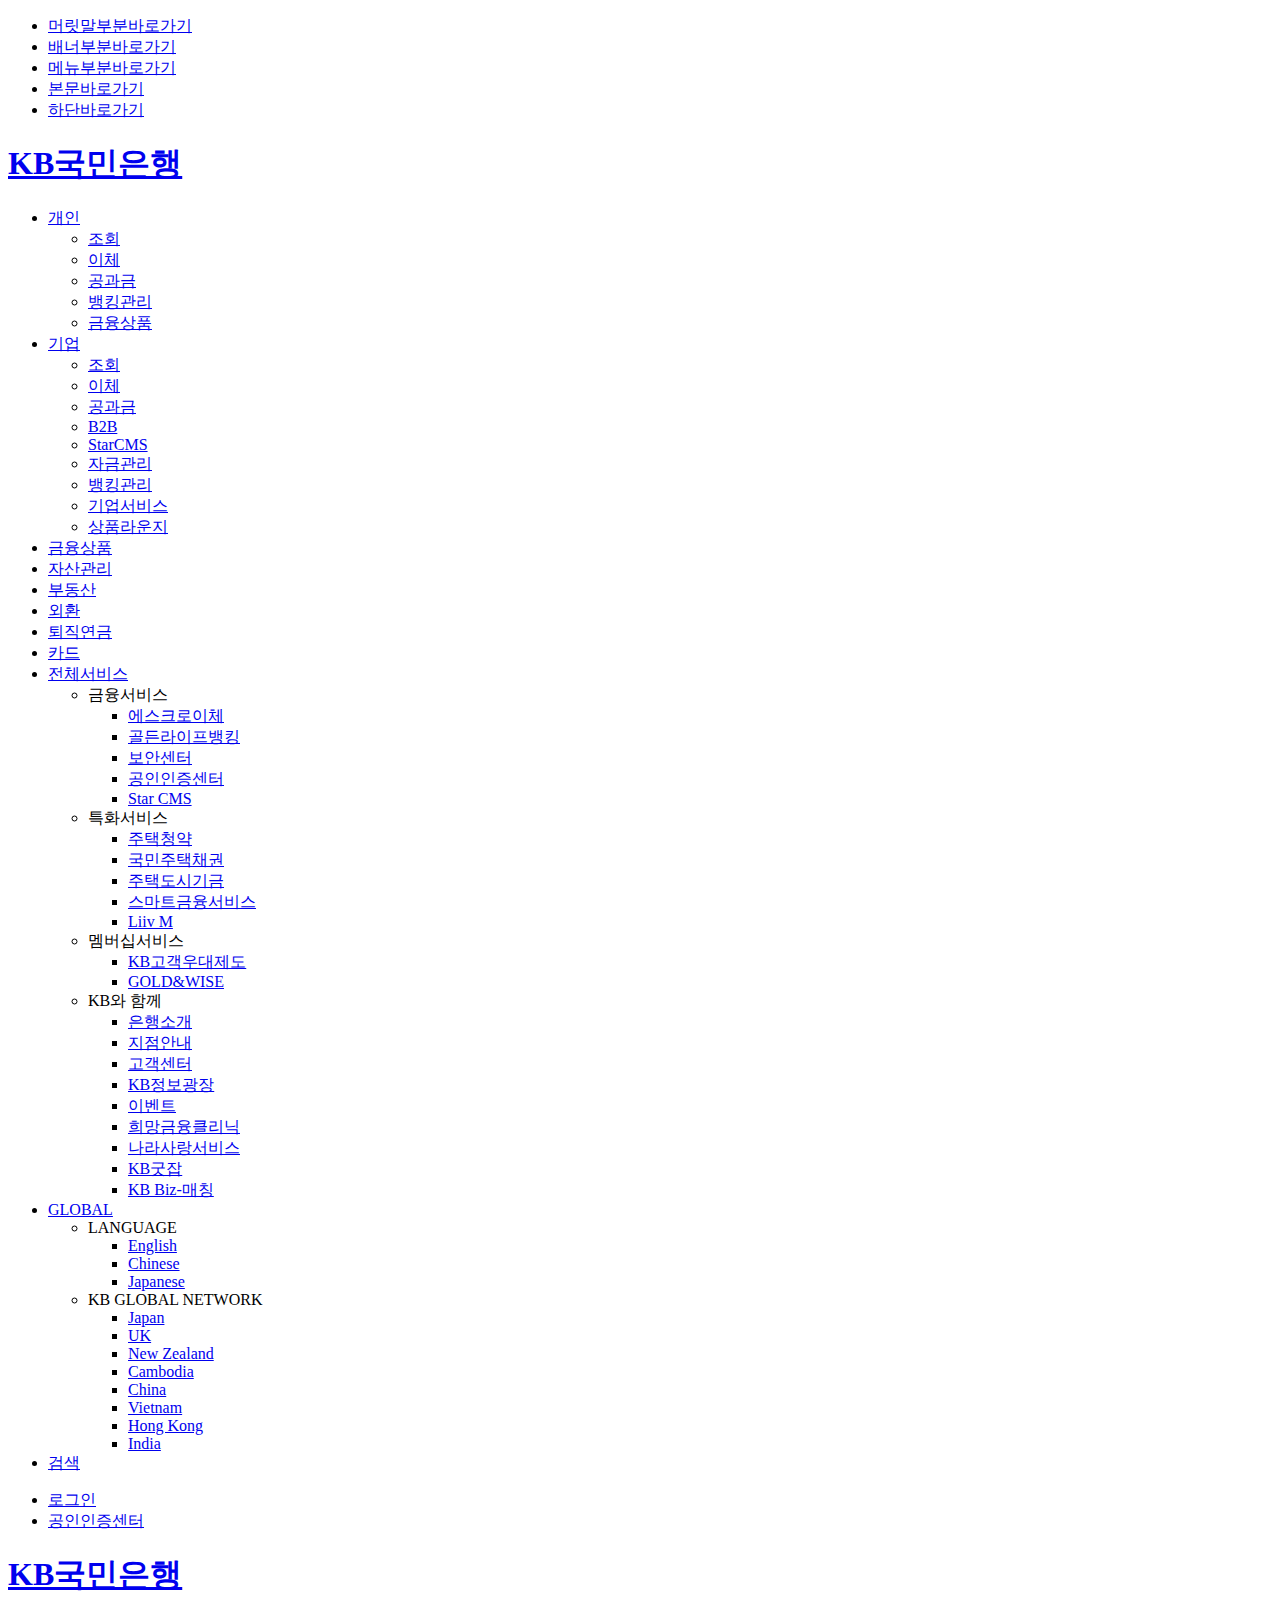
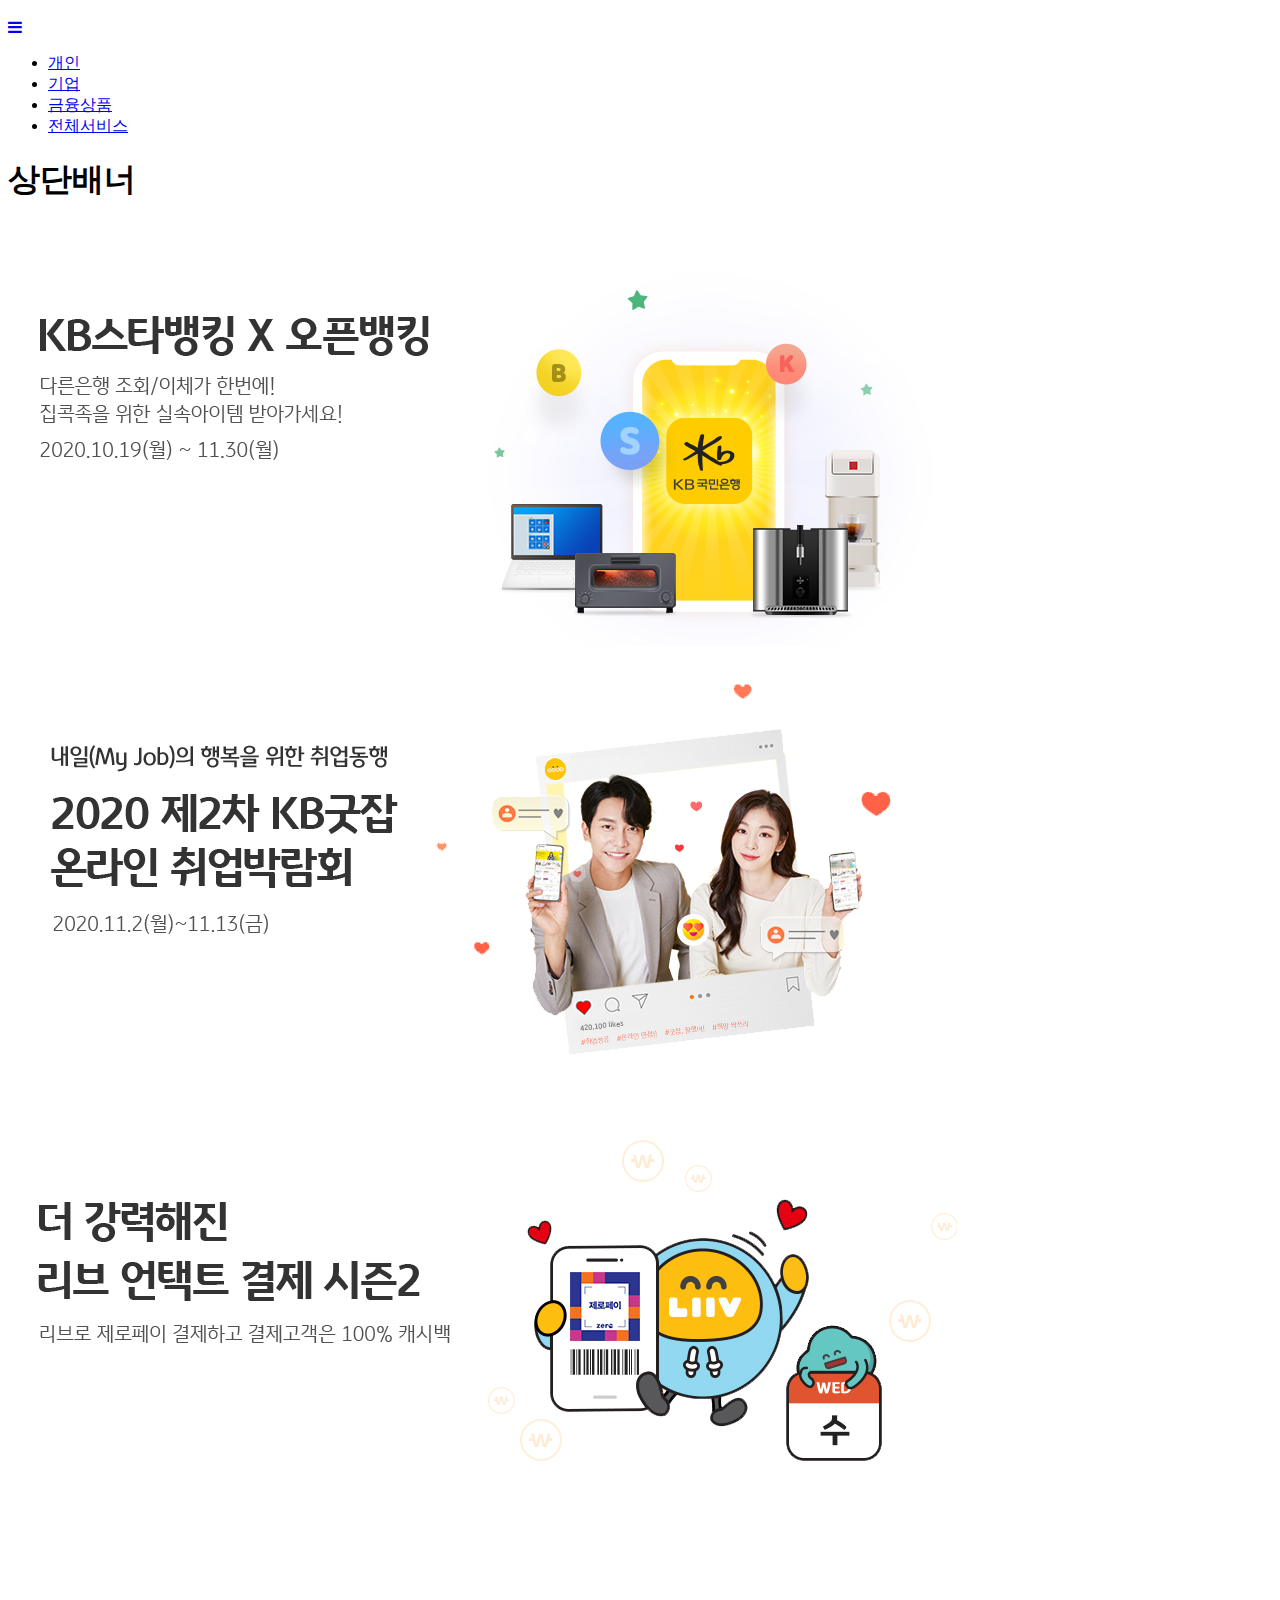
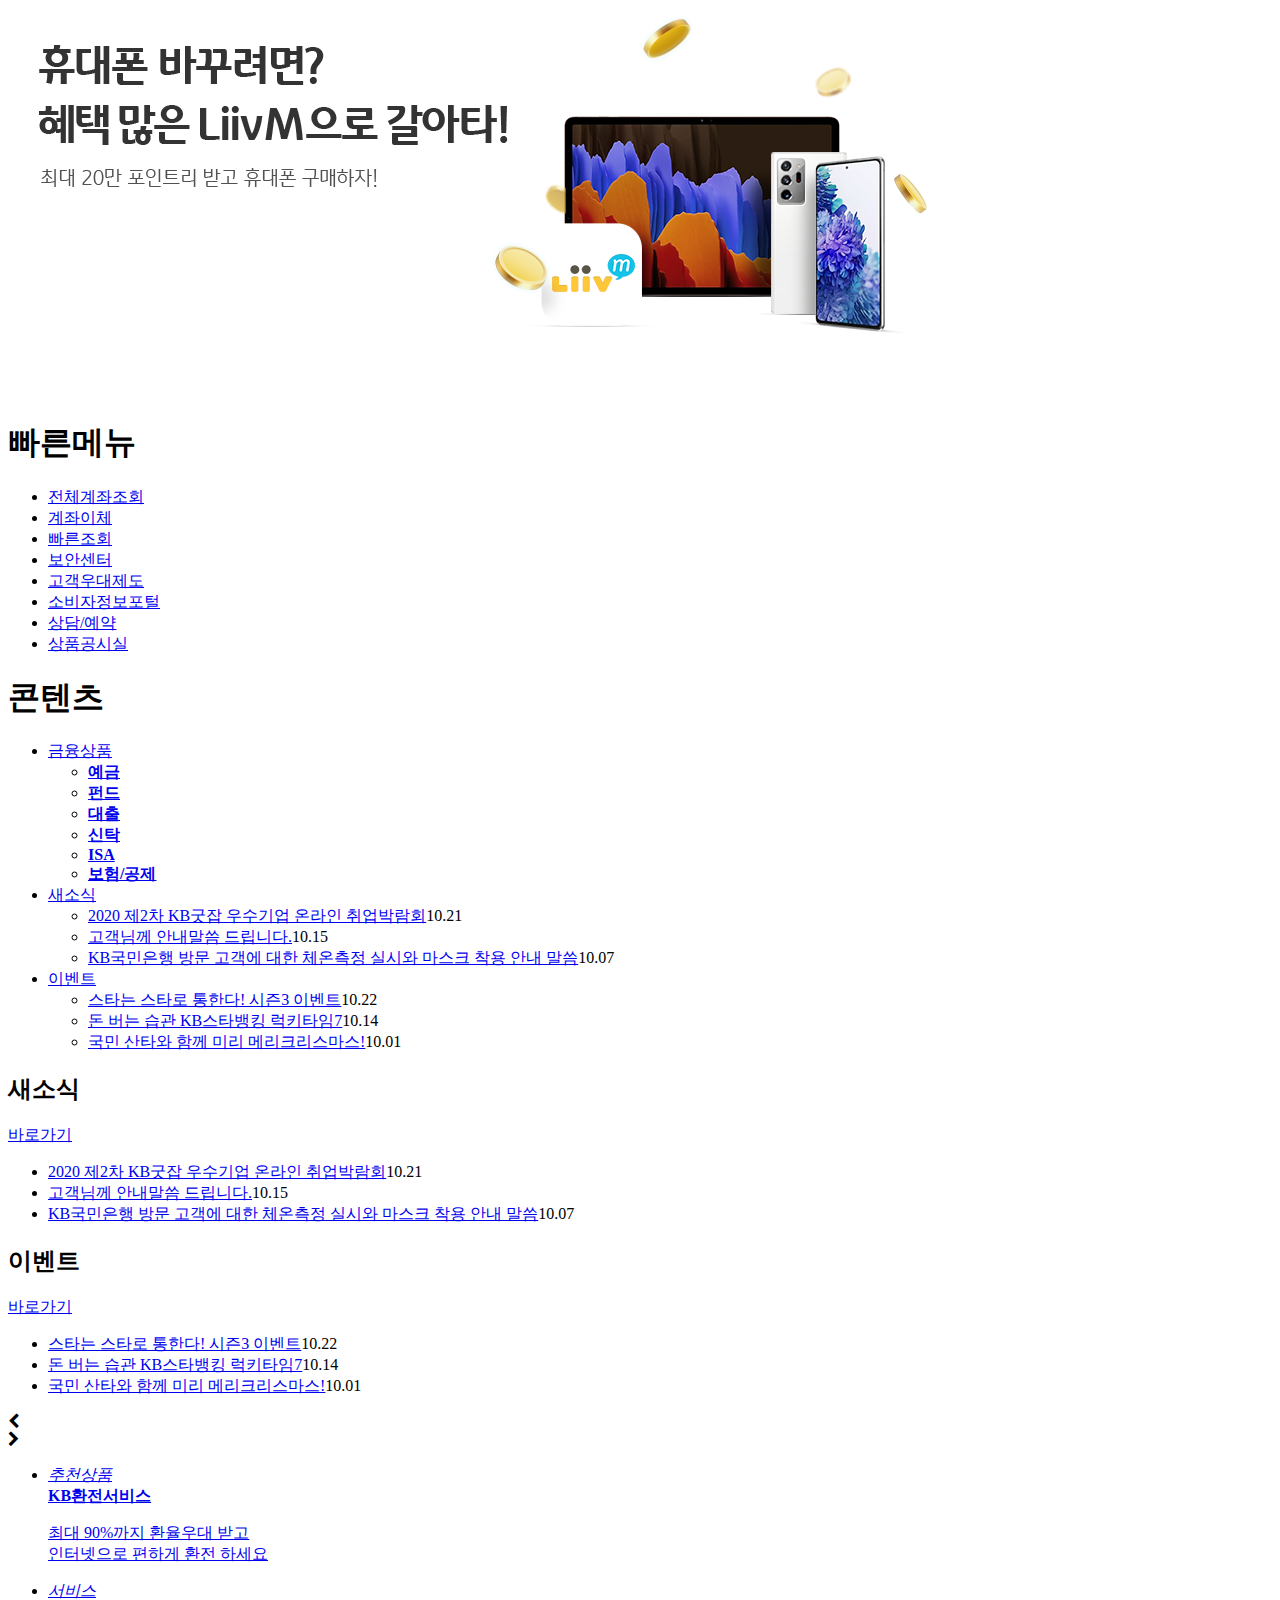
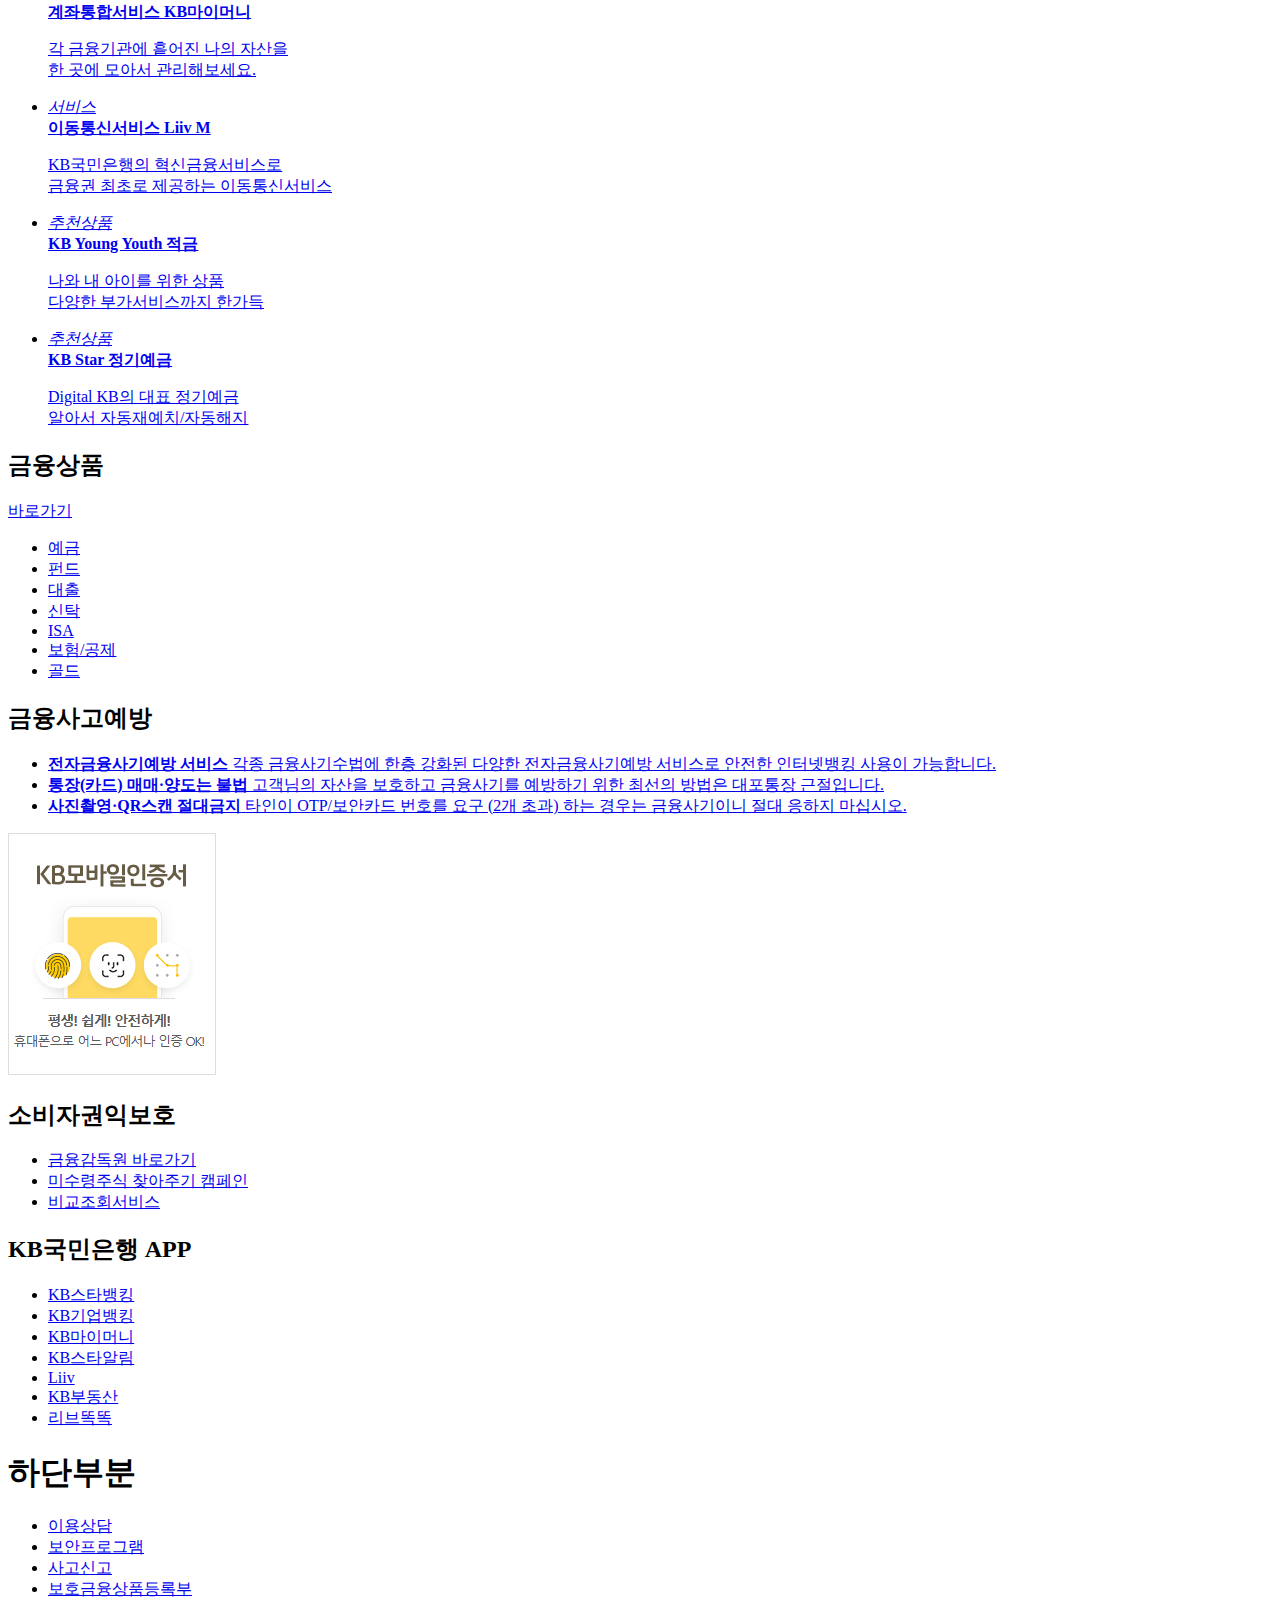
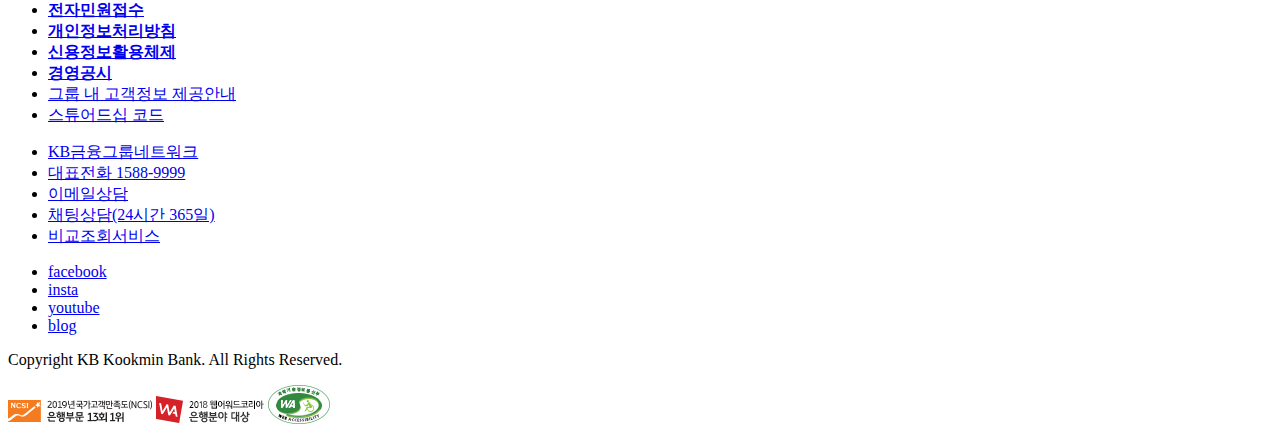
==== kb_bank-master/index.html @ d2e9c566 "숙제" ====
<!doctype html>
<html lang="ko">
<head>
	<meta charset="UTF-8">
	<meta name='Viewport' content='width=device-width, initial-scale=1.0, minimum-scale=1.0, maximum-scale=1.6'>
	<meta name="author" content="seohui">
    <meta name="description" content="KB국민은행">
    <meta name="keywords" content="KB국민은행에 오신것을 환영합니다.">
	<meta name="robots" content="index,follow">
	<title>KB국민은행</title>
	<link rel="stylesheet" href="css/.css"/>
	<link rel="stylesheet" href="https://cdnjs.cloudflare.com/ajax/libs/font-awesome/4.7.0/css/font-awesome.min.css">
	
	
</head>
<body>
	<ul id="skip">
		<li><a href="#header">머릿말부분바로가기</a></li>
		<li><a href="#bxslider">배너부분바로가기</a></li>
		<li><a href="#nav">메뉴부분바로가기</a></li>
		<li><a href="#contents">본문바로가기</a></li>
		<li><a href="#footer">하단바로가기</a></li>
	</ul>
	<div id="wrap">
		<div id="header">
			<div class="container">
				<div class="gnb">
					<h1 class="logo ir_pm"><a href="index.html">KB국민은행</a></h1>
					<ul class="gnb_menu">
						<li><a href="#">개인</a>
							<ul class="drop">
								<li class="drop_list"><a href="#">조회</a></li>
								<li class="drop_list"><a href="#">이체</a></li>
								<li class="drop_list"><a href="#">공과금</a></li>
								<li class="drop_list"><a href="#">뱅킹관리</a></li>
								<li class="drop_list"><a href="#">금융상품</a></li>
							</ul>
						</li>
						<li><a href="#">기업</a>
							<ul class="drop">
								<li class="drop_list"><a href="#">조회</a></li>
								<li class="drop_list"><a href="#">이체</a></li>
								<li class="drop_list"><a href="#">공과금</a></li>
								<li class="drop_list"><a href="#">B2B</a></li>
								<li class="drop_list"><a href="#">StarCMS</a></li>
								<li class="drop_list"><a href="#">자금관리</a></li>
								<li class="drop_list"><a href="#">뱅킹관리</a></li>
								<li class="drop_list"><a href="#">기업서비스</a></li>
								<li class="drop_list"><a href="#">상품라운지</a></li>
							</ul>
						</li>
						<li class="m_border"><a href="#">금융상품</a></li>
						<li class="m_border"><a href="#">자산관리</a></li>
						<li><a href="#">부동산</a></li>
						<li><a href="#">외환</a></li>
						<li><a href="#">퇴직연금</a></li>
						<li><a href="#">카드</a></li>
						<li class="m_border"><a href="#">전체서비스</a>
							<ul class="drop all_menu">
								<li><span>금융서비스</span>
									<ul>
										<li><a href="#">에스크로이체</a></li>
										<li><a href="#">골든라이프뱅킹</a></li>
										<li><a href="#">보안센터</a></li>
										<li><a href="#">공인인증센터</a></li>
										<li><a href="#">Star CMS</a></li>
									</ul>
								</li>
								<li><span>특화서비스</span>
									<ul>
										<li><a href="#">주택청약</a></li>
										<li><a href="#">국민주택채권</a></li>
										<li><a href="#">주택도시기금</a></li>
										<li><a href="#">스마트금융서비스</a></li>
										<li><a href="#">Liiv M</a></li>
									</ul>
								</li>
								<li><span>멤버십서비스</span>
									<ul>
										<li><a href="#">KB고객우대제도</a></li>
										<li><a href="#">GOLD&amp;WISE</a></li>
									</ul>
								</li>
								<li><span>KB와 함께</span>
									<ul>
										<li><a href="#">은행소개</a></li>
										<li><a href="#">지점안내</a></li>
										<li><a href="#">고객센터</a></li>
										<li><a href="#">KB정보광장</a></li>
										<li><a href="#">이벤트</a></li>
										<li><a href="#">희망금융클리닉</a></li>
										<li><a href="#">나라사랑서비스</a></li>
										<li><a href="#">KB굿잡</a></li>
										<li><a href="#">KB Biz-매칭</a></li>
									</ul>
								</li>
							</ul>
						</li>
						<li><a href="#">GLOBAL</a>
							<ul class="drop global_menu">
								<li class="lang"><span>LANGUAGE</span>
									<ul>
										<li class="en"><a href="#">English</a></li>
										<li class="ch"><a href="#">Chinese</a></li>
										<li class="ja"><a href="#">Japanese</a></li>
									</ul>
								</li>
								<li class="nation"><span>KB GLOBAL NETWORK</span>
									<ul>
										<li class="ja"><a href="#">Japan</a></li>
										<li class="uk"><a href="#">UK</a></li>
										<li class="nz"><a href="#">New Zealand</a></li>
										<li class="camb"><a href="#">Cambodia</a></li>
										<li class="ch"><a href="#">China</a></li>
										<li class="viet"><a href="#">Vietnam</a></li>
										<li class="hk"><a href="#">Hong Kong</a></li>
										<li class="india"><a href="#">India</a></li>
									</ul>
								</li>
							</ul>
						</li>
						<li class="search_btn"><a href="#" class="ir_pm">검색</a></li>
					</ul>
					<ul class="gnb_cert">
						<li class="login_btn"><a href="#">로그인</a></li>
						<li><a href="#">공인인증센터</a></li>
					</ul>
				</div>
				<div class="mobile">
					<h1><a href="index.html" class="m_logo ir_pm">KB국민은행</a></h1>
					<a href="#" class="m_menu_btn"><i class="fa fa-bars"></i></a>
					<ul class="m_menu">
						<li><a href="#">개인</a></li>
						<li><a href="#">기업</a></li>
						<li><a href="#">금융상품</a></li>
						<li><a href="#">전체서비스</a></li>
					</ul>
				</div>
			</div>
		</div>
		<div id="bxslider">
			<div class="container">
				<h1 class="ir_so">상단배너</h1>
				<div class="banner_wrap bxslider">
					<div><a href="#"><img src="images/banner_bg1.png" alt="banner_bg1"/></a></div>
					<div><a href="#"><img src="images/banner_bg2.png" alt="banner_bg2"/></a></div>
					<div><a href="#"><img src="images/banner_bg3.png" alt="banner_bg3"/></a></div>
					<div><a href="#"><img src="images/banner_bg4.png" alt="banner_bg4"/></a></div>
				</div>
			</div>
		</div>
		<div id="nav">
			<div class="container1">
				<h1 class="ir_so">빠른메뉴</h1>
				<div class="nav_wrap">
					<ul>
						<li class="bg_y"><a href="#">전체계좌조회</a></li>
						<li class="bg_y"><a href="#">계좌이체</a></li>
						<li class="bg_y"><a href="#">빠른조회</a></li>
						<li class="bg_w border_n"><a href="#">보안센터</a></li>
						<li class="bg_w"><a href="#">고객우대제도</a></li>
						<li class="bg_w"><a href="#">소비자정보포털</a></li>
						<li class="bg_w"><a href="#">상담/예약</a></li>
						<li class="bg_w"><a href="#">상품공시실</a></li>
					</ul>
				</div>
			</div>
		</div>
		<div id="contents">
			<h1 class="ir_so">콘텐츠</h1>
			<div class="content_m"> <!-- 모바일 -->
				<ul>
					<li class="on"><a href="#">금융상품</a>
						<ul class="m_product">
							<li><a href="#" class="m_ico1"><strong>예금</strong></a></li>
							<li><a href="#" class="m_ico2"><strong>펀드</strong></a></li>
							<li><a href="#" class="m_ico3"><strong>대출</strong></a></li>
							<li><a href="#" class="m_ico4"><strong>신탁</strong></a></li>
							<li><a href="#" class="m_ico5"><strong>ISA</strong></a></li>
							<li><a href="#" class="m_ico6"><strong>보험/공제</strong></a></li>
						</ul>
					</li>
					<li><a href="#">새소식</a>
						<ul class="m_news">
							<li><a href="#">2020 제2차 KB굿잡 우수기업 온라인 취업박람회</a><span>10.21</span></li>
							<li><a href="#">고객님께 안내말씀 드립니다.</a><span>10.15</span></li>
							<li><a href="#">KB국민은행 방문 고객에 대한 체온측정 실시와 마스크 착용 안내 말씀</a><span>10.07</span></li>
						</ul>
					</li>
					<li><a href="#">이벤트</a>
						<ul class="m_event">
							<li class="padding_n"><a href="#">스타는 스타로 통한다! 시즌3 이벤트</a><span>10.22</span></li>
							<li><a href="#">돈 버는 습관 KB스타뱅킹 럭키타임7</a><span>10.14</span></li>
							<li><a href="#">국민 산타와 함께 미리 메리크리스마스!</a><span>10.01</span></li>
						</ul>
					</li>
				</ul>
			</div>
			<div class="content1_wrap">
				<div class="container cf">
					<div class="content1_news">
						<div class="news_tit">
							<h2>새소식</h2>
							<a href="#">바로가기</a>
						</div>
						<ul>
							<li class="padding_n"><a href="#">2020 제2차 KB굿잡 우수기업 온라인 취업박람회</a><span>10.21</span></li>
							<li><a href="#">고객님께 안내말씀 드립니다.</a><span>10.15</span></li>
							<li><a href="#">KB국민은행 방문 고객에 대한 체온측정 실시와 마스크 착용 안내 말씀</a><span>10.07</span></li>
						</ul>
						
					</div>
					<div class="content1_event">
						<div class="event_tit">
							<h2>이벤트</h2>
							<a href="#">바로가기</a>
						</div>
						<ul>
							<li class="padding_n"><a href="#">스타는 스타로 통한다! 시즌3 이벤트</a><span>10.22</span></li>
							<li><a href="#">돈 버는 습관 KB스타뱅킹 럭키타임7</a><span>10.14</span></li>
							<li><a href="#">국민 산타와 함께 미리 메리크리스마스!</a><span>10.01</span></li>
						</ul>
					</div>
				</div>
			</div>
			<div class="content2_wrap">
				<div class="container2">
					<div class="container">
						<div class="banner_btn">
							<div class="banner_left_btn"><i class="fa fa-chevron-left"></i></div>
							<div class="banner_right_btn"><i class="fa fa-chevron-right"></i></div>
						</div>
					</div>
					<div class="banner_area">
						<ul class="area">
							<li class="slider_1">
								<a href="#">
									<span><em>추천상품</em></span>
									<div class="slider_txt">
										<strong>KB환전서비스</strong>
										<p>최대 90%까지 환율우대 받고 <br/>인터넷으로 편하게 환전 하세요</p>
									</div>
								</a>
							</li>
							<li class="slider_2">
								<a href="#">
									<span><em>서비스</em></span>
									<div class="slider_txt">
										<strong>계좌통합서비스 KB마이머니</strong>
										<p>각 금융기관에 흩어진 나의 자산을 <br/>한 곳에 모아서 관리해보세요.</p>
									</div>
								</a>
							</li>
							<li class="slider_3">
								<a href="#">
									<span><em>서비스</em></span>
									<div class="slider_txt">
										<strong>이동통신서비스 Liiv M</strong>
										<p>KB국민은행의 혁신금융서비스로 <br/>금융권 최초로 제공하는 이동통신서비스</p>
									</div>
								</a>
							</li>
							<li class="slider_4">
								<a href="#">
									<span><em>추천상품</em></span>
									<div class="slider_txt">
										<strong>KB Young Youth 적금</strong>
										<p>나와 내 아이를 위한 상품 <br/>다양한 부가서비스까지 한가득</p>
									</div>
								</a>
							</li>
							<li class="slider_5">
								<a href="#">
									<span><em>추천상품</em></span>
									<div class="slider_txt">
										<strong>KB Star 정기예금</strong>
										<p>Digital KB의 대표 정기예금 <br/>알아서 자동재예치/자동해지</p>
									</div>
								</a>
							</li>
						</ul>
					</div>
				</div>
			</div> 
			<div class="content3_wrap">
				<div class="container">
					<div class="fin_tit">
						<h2>금융상품</h2>
						<a href="#">바로가기</a>
					</div>
					<ul>
						<li><a href="#" class="ico1">예금</a></li>
						<li><a href="#" class="ico2">펀드</a></li>
						<li><a href="#" class="ico3">대출</a></li>
						<li><a href="#" class="ico4">신탁</a></li>
						<li><a href="#" class="ico5">ISA</a></li>
						<li><a href="#" class="ico6">보험/공제</a></li>
						<li><a href="#" class="ico7">골드</a></li>
					</ul>
				</div>
			</div>
			<div class="content4_wrap">
				<div class="container cf">
					<div class="content4_prvt">
						<h2>금융사고예방</h2>
						<ul>
							<li>
								<a href="#">
									<strong>전자금융사기예방 서비스</strong>
									<span>각종 금융사기수법에 한층 강화된 다양한 전자금융사기예방 서비스로 안전한 인터넷뱅킹 사용이 가능합니다.</span>
								</a>
							</li>
							<li>
								<a href="#">
									<strong>통장(카드) 매매&middot;양도는 불법</strong>
									<span>고객님의 자산을 보호하고 금융사기를 예방하기 위한 최선의 방법은 대포통장 근절입니다.</span>
								</a>
							</li>
							<li>
								<a href="#">
									<strong>사진촬영&middot;QR스캔 절대금지</strong>
									<span>타인이 OTP/보안카드 번호를 요구 (2개 초과) 하는 경우는 금융사기이니 절대 응하지 마십시오.</span>
								</a>
							</li>
						</ul>
					</div>
					<div class="mobile_cert">
						<a href="#"><img src="images/certi.jpg" alt="certification"/></a>
					</div>
					<div class="content4_prtc">
						<h2>소비자권익보호</h2>
						<ul>
							<li><a href="#">금융감독원 바로가기</a></li>
							<li><a href="#">미수령주식 찾아주기 캠페인</a></li>
							<li><a href="#">비교조회서비스</a></li>
						</ul>
					</div>
				</div>
			</div>
			<div class="content5_wrap">
				<div class="container">
					<h2>KB국민은행 APP</h2>
					<ul>
						<li><a href="#" class="app1">KB스타뱅킹</a></li>
						<li><a href="#" class="app2">KB기업뱅킹</a></li>
						<li><a href="#" class="app3">KB마이머니</a></li>
						<li><a href="#" class="app4">KB스타알림</a></li>
						<li><a href="#" class="app5">Liiv</a></li>
						<li><a href="#" class="app6">KB부동산</a></li>
						<li><a href="#" class="app7">리브똑똑</a></li>
					</ul>
				</div>
			</div>
		</div>
		<div id="footer">
			<div class="container">
				<h1 class="ir_so">하단부분</h1>
				<div class="basic_info">
					<ul>
						<li><a href="#" class="first_info">이용상담</a></li>
						<li><a href="#">보안프로그램</a></li>
						<li><a href="#">사고신고</a></li>
						<li><a href="#">보호금융상품등록부</a></li>
						<li><a href="#"><strong>전자민원접수</strong></a></li>
						<li><a href="#"><strong>개인정보처리방침</strong></a></li>
						<li><a href="#"><strong>신용정보활용체제</strong></a></li>
						<li><a href="#"><strong>경영공시</strong></a></li>
						<li><a href="#">그룹 내 고객정보 제공안내</a></li>
						<li><a href="#">스튜어드십 코드</a></li>
					</ul>
				</div>
				<div class="short_cut">
					<ul>
						<li class="m_invisible"><a href="#">KB금융그룹네트워크</a></li>
						<li><a href="#">대표전화 1588-9999</a></li>
						<li><a href="#">이메일상담</a></li>
						<li><a href="#">채팅상담(24시간 365일)</a></li>
						<li class="m_invisible"><a href="#">비교조회서비스</a></li>
					</ul>
				</div>
				<div class="sns">
					<ul>
						<li><a href="#" class="facebook ir_pm">facebook</a></li>
						<li><a href="#" class="insta ir_pm">insta</a></li>
						<li><a href="#" class="youtube ir_pm">youtube</a></li>
						<li><a href="#" class="blog ir_pm">blog</a></li>
					</ul>
				</div>
				<div class="f_logo">
					<p class="copyright">Copyright KB Kookmin Bank. All Rights Reserved.</p>
					<img src="images/intro_logo_ncsi_2019.gif" alt="f_logo1"/>
					<a href="#"><img src="images/intro_logo_wa_2018.gif" alt="f_logo2"/></a>
					<a href="#"><img src="images/img_bot_wa.jpg" alt="f_logo3"/></a>
				</div>
				
			</div>
		</div>
	</div>
</body>
</html>
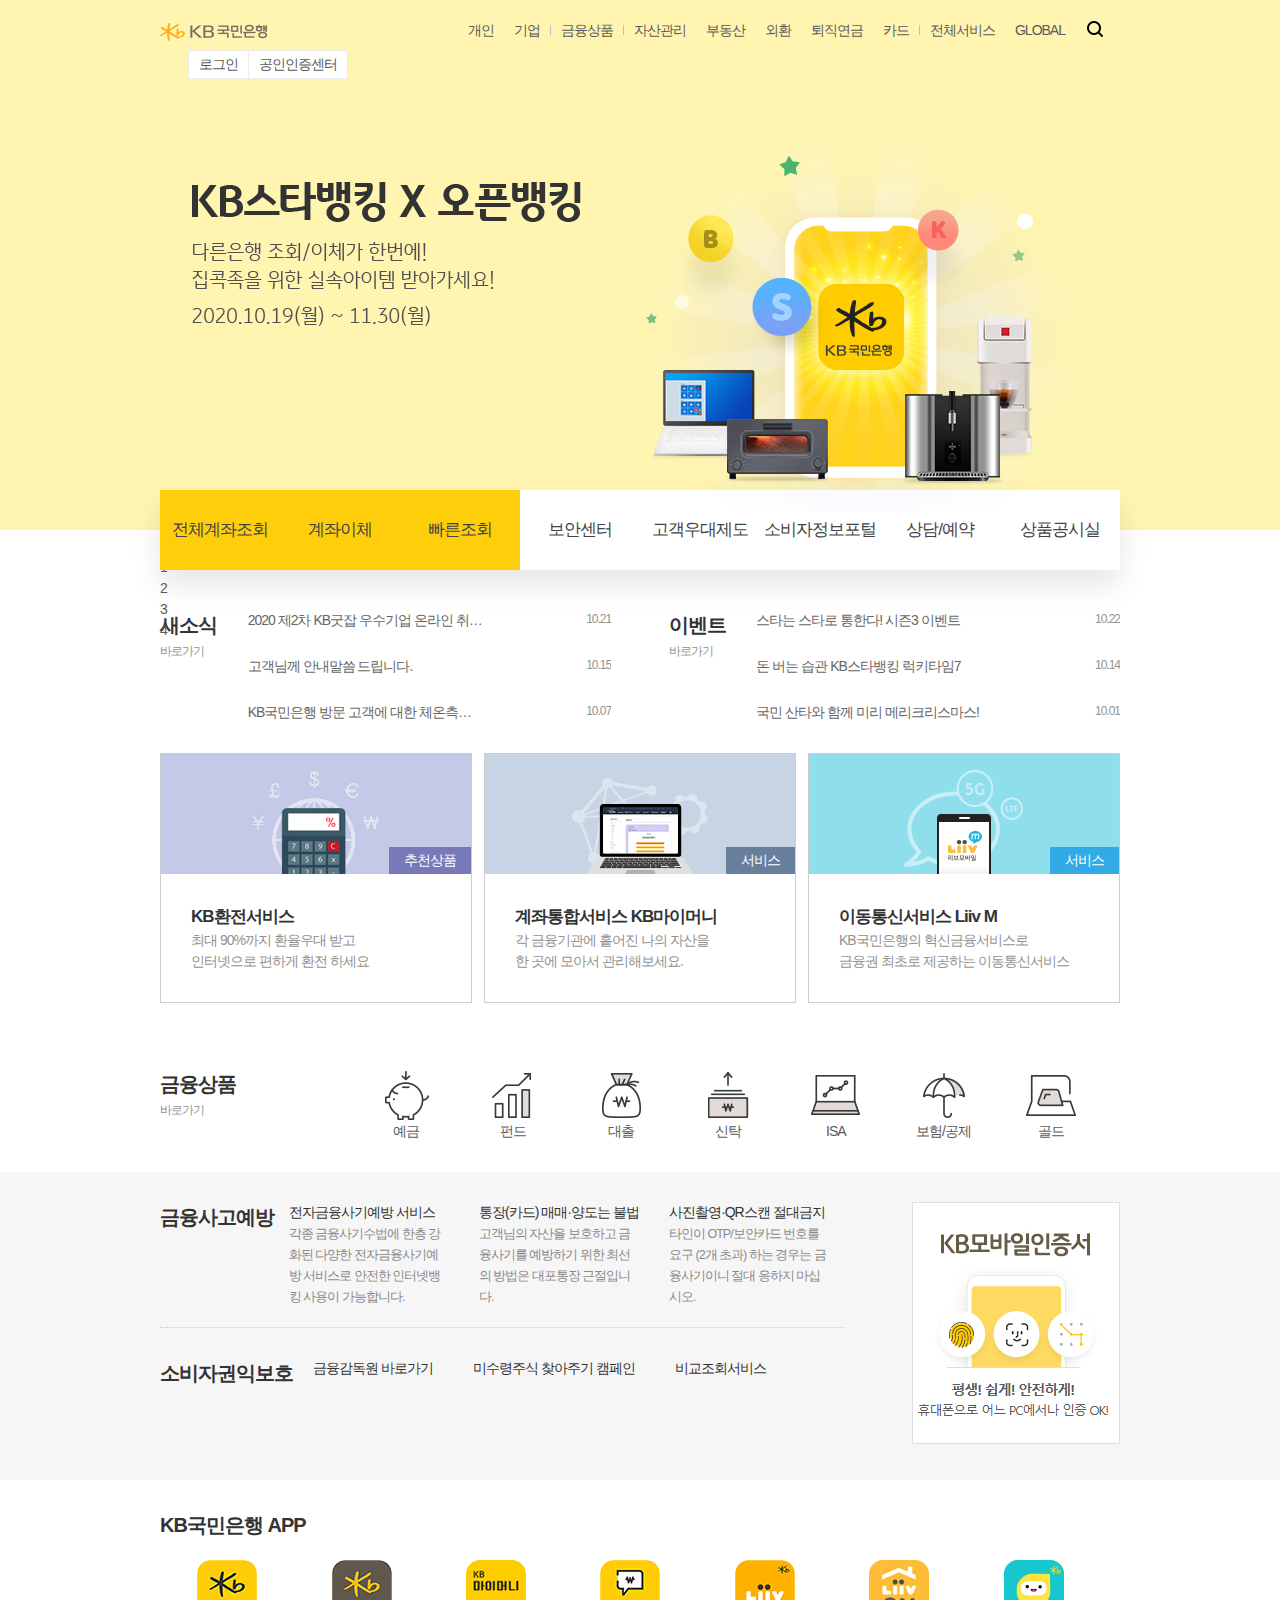
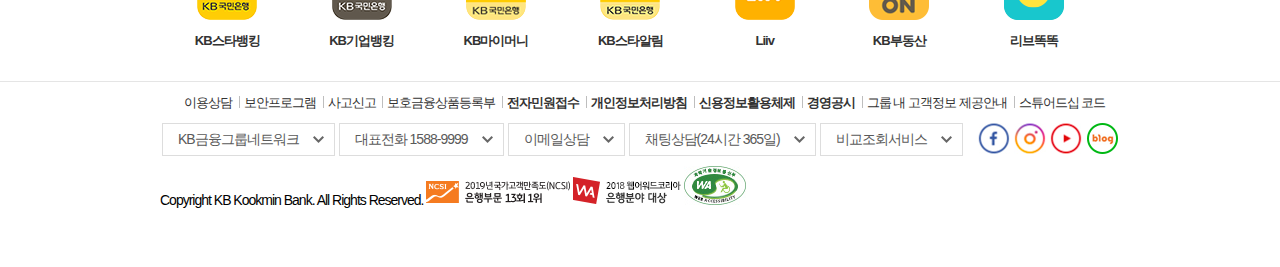
==== commit af7bf8e8: "Update index.html" ====
--- a/kb_bank-master/index.html
+++ b/kb_bank-master/index.html
@@ -8,10 +8,15 @@
     <meta name="keywords" content="KB국민은행에 오신것을 환영합니다.">
 	<meta name="robots" content="index,follow">
 	<title>KB국민은행</title>
-	<link rel="stylesheet" href="css/.css"/>
-	<link rel="stylesheet" href="https://cdnjs.cloudflare.com/ajax/libs/font-awesome/4.7.0/css/font-awesome.min.css">
+	<link rel="stylesheet" href="css/reset.css"/>
+	<link rel="stylesheet" href="css/swiper.css"/>
+	<link rel="stylesheet" href="css/style.css"/>
 	
 	
+	<script src="js/jquery-1.12.4.min.js"></script>
+	<script src="js/modernizr-custom.js"></script>
+	<script src="js/jquery.bxslider.js"></script>
+	<script src="js/script.js"></script>
 </head>
 <body>
 	<ul id="skip">
@@ -36,6 +41,8 @@
 								<li class="drop_list"><a href="#">금융상품</a></li>
 							</ul>
 						</li>
+
+						
 						<li><a href="#">기업</a>
 							<ul class="drop">
 								<li class="drop_list"><a href="#">조회</a></li>
@@ -397,4 +404,4 @@
 		</div>
 	</div>
 </body>
-</html>+</html>
--- a/kb_bank-master/css/style.css
+++ b/kb_bank-master/css/style.css
@@ -0,0 +1,303 @@
+@charset "utf-8";
+
+/* layout */
+#header{width:100%; height:90px; background:#fff5b1}
+#bxslider{width:100%; height:440px; background:#fff5b1}
+#nav{width:100%; height:80px}
+#contents{width:100%}
+#footer{width:100%; height:185px; border-top:1px solid #e5e5e5}
+
+
+
+	
+
+/* common */
+.container{width:960px; margin:0 auto; height:inherit}
+.container1{width:1280px; margin:0 auto; height:inherit}
+
+/* header */
+/* logo */
+.gnb{padding-top:20px; position:relative}
+.gnb .logo{display:inline}
+.gnb .logo a{background:url(../images/icon_set1.png) no-repeat -280px 2px; width:108px; height:24px; float:left}
+
+/* gnb menu */
+.gnb .gnb_menu{float:right; overflow:hidden}
+.gnb .gnb_menu>li{float:left; padding:0 10px}
+.gnb .gnb_menu>li.m_border{padding:0 10px 0 0}
+.gnb .gnb_menu>li.m_border:before{content:''; background:#c0c0c2; display:inline-block; width:1px; height:10px; margin-right:10px}
+.gnb .gnb_menu>li.search_btn>a{background:url(../images/icon_set1.png) no-repeat -290px -90px; width:25px; height:25px}
+.gnb .gnb_menu>li .drop{position:absolute; display:none; width:100px; background:#fff; border-top:2px solid #ffe85a; padding:10px; box-shadow:2px 2px 2px rgba(0,0,0,.2)}
+.gnb .gnb_menu>li:hover .drop{display:block; z-index:1}
+.gnb .gnb_menu>li .drop>li.drop_list{padding:0 10px}
+.gnb .gnb_menu>li .drop>li.drop_list:hover{background:#ffe85a; cursor:pointer}
+.gnb .gnb_menu>li .drop>li a{color:#5a5a5a; font-size:13px; line-height:220%}
+
+.gnb .gnb_menu>li .all_menu{width:600px; top:41px; right:10px}
+.gnb .gnb_menu>li .all_menu>li{float:left; width:148px}
+.gnb .gnb_menu>li .all_menu>li span{border-bottom:1px solid #e7e4e2; display:block; width:135px; padding:5px 10px; font-size:14px; color:#53473f; font-weight:bold}
+.gnb .gnb_menu>li .all_menu>li ul{padding-top:3px; width:135px}
+.gnb .gnb_menu>li .all_menu>li ul li{padding:0 10px}
+.gnb .gnb_menu>li .all_menu>li ul li:hover{background:#ffe85a; cursor:pointer}
+
+.gnb .gnb_menu>li .global_menu{width:275px; top:41px; right:10px}
+.gnb .gnb_menu>li .global_menu li{width:275px}
+.gnb .gnb_menu>li .global_menu>li span{border-bottom:1px solid #e7e4e2; display:block; width:255px; padding:5px 10px; font-size:14px; color:#53473f; font-weight:bold}
+.gnb .gnb_menu>li .global_menu>li ul{padding-top:3px; width:255px; overflow:hidden; position:relative}
+.gnb .gnb_menu>li .global_menu>li ul li{float:left; width:105px; padding:7px 10px}
+.gnb .gnb_menu>li .global_menu>li ul li:hover{background:#ffe85a; cursor:pointer}
+.gnb .gnb_menu>li .global_menu>li ul li:before{content:''; display:block; width:25px; height:25px; position:absolute}
+.gnb .gnb_menu>li .global_menu>li.lang ul li.en:before{background:url(../images/icon_set1.png) no-repeat -160px 0; top:13px}
+.gnb .gnb_menu>li .global_menu>li.lang ul li.ch:before{background:url(../images/icon_set1.png) no-repeat -80px 0; top:13px}
+.gnb .gnb_menu>li .global_menu>li.lang ul li.ja:before{background:url(../images/icon_set1.png) no-repeat 0 0; top:55px}
+.gnb .gnb_menu>li .global_menu>li.nation ul li.ja:before{background:url(../images/icon_set1.png) no-repeat 0 0; top:13px}
+.gnb .gnb_menu>li .global_menu>li.nation ul li.uk:before{background:url(../images/icon_set1.png) no-repeat -160px 0; top:13px}
+.gnb .gnb_menu>li .global_menu>li.nation ul li.nz:before{background:url(../images/icon_set1.png) no-repeat -40px 0; top:55px}
+.gnb .gnb_menu>li .global_menu>li.nation ul li.camb:before{background:url(../images/icon_set1.png) no-repeat -200px 0; top:55px}
+.gnb .gnb_menu>li .global_menu>li.nation ul li.ch:before{background:url(../images/icon_set1.png) no-repeat -80px 0; top:97px}
+.gnb .gnb_menu>li .global_menu>li.nation ul li.viet:before{background:url(../images/icon_set1.png) no-repeat -240px 0; top:97px}
+.gnb .gnb_menu>li .global_menu>li.nation ul li.hk:before{background:url(../images/icon_set1.png) no-repeat -120px 0; top:140px}
+.gnb .gnb_menu>li .global_menu>li.nation ul li.india:before{background:url(../images/icon_set1.png) no-repeat -400px 0; top:140px}
+.gnb .gnb_menu>li .global_menu>li ul li>a{padding-left:30px}
+
+
+/* login & certification */
+.gnb .gnb_cert{overflow:hidden; position:absolute; top:50px; left:28px}
+.gnb .gnb_cert li{float:left; background:#fff; border:1px solid #ececec; padding:3px 10px}
+.gnb .gnb_cert li.login_btn{border-right:0}
+
+/* mobile */
+.mobile{display:none; position:relative; height:inherit; line-height:60px}
+.mobile h1{text-align:center}
+.mobile h1 .m_logo{background:url(../images/icon_set1.png) no-repeat -280px 2px; width:108px; height:24px; display:inline-block}
+.mobile>a{position:absolute; left:20px; top:0; font-size:30px}
+.mobile .m_menu{position:absolute; z-index:51; display:none; background:rgb(96,88,77,.8); width:100%}
+.mobile .m_menu li{text-align:left; padding-left:30px}
+.mobile .m_menu li a{color:#fff}
+
+/* banner */
+.banner_wrap div a img{width:100%}
+
+/* nav */
+.nav_wrap{box-shadow:0 15px 30px 0 rgba(0,0,0,0.1); position:relative; top:-40px}
+.nav_wrap ul{overflow:hidden}
+.nav_wrap ul li{float:left; width:12.5%; line-height:80px; text-align:center; background:#fff}
+.nav_wrap ul li.bg_y{background:#ffce0b}
+.nav_wrap ul li a{font-size:17px; color:#434343}
+
+/* contents */
+#contents h2{font-size:20px; color:#333}
+/* content mobile */
+.content_m{display:none; position:relative; height:400px}
+.content_m>ul{overflow:hidden}
+.content_m>ul>li{float:left; width:33.3333%; text-align:center; background:#60584d; line-height:80px}
+.content_m>ul>li.on{background:#fff}
+.content_m>ul>li.on>a{color:#60584d}
+.content_m>ul>li>a{color:#fff; font-size:18px; font-weight:bold}
+.content_m>ul>li>ul{position:absolute; left:0; top:82px; width:100%}
+.content_m>ul>li ul li{border:1px solid #ddd; box-sizing:border-box; margin-right:-1px; margin-bottom:-1px; text-align:left; padding:0 20px}
+.content_m>ul>li> ul.m_product li{float:left; width:50%; cursor:pointer}
+.content_m>ul>li> ul.m_product li a{font-size:18px}
+.content_m>ul>li> ul.m_product li a strong{display:inline-block; padding-left:20px}
+.content_m>ul>li> ul.m_product li a:before{content:''; display:inline-block; width:50px; height:52px}
+.content_m>ul>li> ul.m_product li a.m_ico1:before{background:url(../images/icon_set2.png) no-repeat 0 0; }
+.content_m>ul>li> ul.m_product li a.m_ico2:before{background:url(../images/icon_set2.png) no-repeat -55px 0}
+.content_m>ul>li> ul.m_product li a.m_ico3:before{background:url(../images/icon_set2.png) no-repeat -105px 0}
+.content_m>ul>li> ul.m_product li a.m_ico4:before{background:url(../images/icon_set2.png) no-repeat -157px 0}
+.content_m>ul>li> ul.m_product li a.m_ico5:before{background:url(../images/icon_set2.png) no-repeat -210px 0}
+.content_m>ul>li> ul.m_product li a.m_ico6:before{background:url(../images/icon_set2.png) no-repeat -260px 0}
+.content_m>ul>li> ul.m_news li a, .content_m>ul>li> ul.m_event li a{float:left; color:#333; width:65%; overflow:hidden; text-overflow:ellipsis; white-space:nowrap;}
+.content_m>ul>li> ul li span{float:right; width:35%; text-align:right;}
+
+/* content1 : news and event */
+.content1_wrap{margin-bottom:30px}
+.content1_wrap ul{float:left; width:85%}
+.content1_wrap ul li{overflow:hidden; padding:25px 0 0 20px}
+.content1_wrap ul li.padding_n{padding-top:0}
+.content1_wrap ul li a{float:left; width:65%; overflow:hidden; text-overflow:ellipsis; white-space:nowrap; font-size:14px; color:#666}
+.content1_wrap ul li span{float:right; width:35%; text-align:right; font-size:12px; color:#929292}
+.content1_wrap .content1_news, .content1_wrap .content1_event{width:47%}
+.content1_wrap .content1_news{float:left}
+.content1_wrap .content1_event{float:right}
+.content1_wrap .content1_news .news_tit, .content1_wrap .content1_event .event_tit{float:left; width:15%}
+.content1_wrap .content1_news .news_tit a, .content1_wrap .content1_event .event_tit a{font-size:12px; color:#929292}
+
+/* content2 : slider */
+.content2_wrap{height:286px}
+.content2_wrap .container2{width:100%}
+.content2_wrap .container2 .banner_btn{position:relative}
+.content2_wrap .container2 .banner_btn .banner_left_btn{position:absolute; top:100px; left:-50px; cursor:pointer; font-size:35px; color:#999}
+.content2_wrap .container2 .banner_btn .banner_right_btn{position:absolute; top:100px; right:-50px; cursor:pointer; font-size:35px; color:#999}
+.content2_wrap .banner_area{width:960px; margin:0 auto; overflow:hidden}
+.content2_wrap .banner_area .area{overflow:hidden; width:2000px; position:relative; left:0}
+.content2_wrap .banner_area .area li{position:relative; float:left; margin-left:12px; border:1px solid #ccc; height:248px; overflow:hidden}
+.content2_wrap .banner_area .area li:first-child{margin-left:0}
+.content2_wrap .banner_area .area li a{display:block; width:310px; height:248px; color:#333}
+.content2_wrap .banner_area .area li a span{display: block; height:120px}
+.content2_wrap .banner_area .area li a .slider_txt{margin:30px}
+.content2_wrap .banner_area .area li a .slider_txt strong{font-size:17px}
+.content2_wrap .banner_area .area li a .slider_txt p{color:#929292}
+.content2_wrap .banner_area .area li.slider_1 a span{background:url(../images/slider_bg1.jpg) no-repeat}
+.content2_wrap .banner_area .area li.slider_2 a span{background:url(../images/slider_bg2.jpg) no-repeat}
+.content2_wrap .banner_area .area li.slider_3 a span{background:url(../images/slider_bg3.jpg) no-repeat}
+.content2_wrap .banner_area .area li.slider_4 a span{background:url(../images/slider_bg4.jpg) no-repeat}
+.content2_wrap .banner_area .area li.slider_5 a span{background:url(../images/slider_bg5.jpg) no-repeat}
+.content2_wrap .banner_area .area li a span:before{content:''; display:block; position:absolute}
+.content2_wrap .banner_area .area li.slider_1 a span:before{background:url(../images/icon_set6.png) no-repeat -40px -430px; width:65px; height:68px; top:52px; left:120px}
+.content2_wrap .banner_area .area li.slider_2 a span:before{background:url(../images/icon_set6.png) no-repeat -320px -180px; width:110px; height:70px; top:50px; left:100px}
+.content2_wrap .banner_area .area li.slider_3 a span:before{background:url(../images/icon_set6.png) no-repeat -192px -440px; width:54px; height:60px; top:60px; left:128px}
+.content2_wrap .banner_area .area li.slider_4 a span:before{background:url(../images/icon_set6.png) no-repeat -170px -180px; width:108px; height:80px; top:50px; left:110px}
+.content2_wrap .banner_area .area li.slider_5 a span:before{background:url(../images/icon_set6.png) no-repeat -480px -180px; width:100px; height:80px; top:49px; left:110px}
+.content2_wrap .banner_area .area li a span em{color:#fff; padding:3px 15px; position:absolute; top:93px; right:0}
+.content2_wrap .banner_area .area li.slider_1 a span em{background:#7879b9}
+.content2_wrap .banner_area .area li.slider_2 a span em{background:#677e9c}
+.content2_wrap .banner_area .area li.slider_3 a span em{background:#31aae6}
+.content2_wrap .banner_area .area li.slider_4 a span em{background:#558493}
+.content2_wrap .banner_area .area li.slider_5 a span em{background:#ba8e41}
+
+
+/* content3 : financial products icon */
+.content3_wrap{margin:30px 0}
+.content3_wrap .fin_tit{float:left; width:20%}
+.content3_wrap .fin_tit a{font-size:12px; color:#929292}
+.content3_wrap ul{overflow:hidden; width:80%}
+.content3_wrap ul li{float:left; text-align:center; width:14%}
+.content3_wrap ul li a:before{margin:0 auto; content:''; display:block; width:50px; height:52px}
+.content3_wrap ul li a.ico1:before{background:url(../images/icon_set2.png) no-repeat 0 0; }
+.content3_wrap ul li a.ico2:before{background:url(../images/icon_set2.png) no-repeat -55px 0}
+.content3_wrap ul li a.ico3:before{background:url(../images/icon_set2.png) no-repeat -105px 0}
+.content3_wrap ul li a.ico4:before{background:url(../images/icon_set2.png) no-repeat -157px 0}
+.content3_wrap ul li a.ico5:before{background:url(../images/icon_set2.png) no-repeat -210px 0}
+.content3_wrap ul li a.ico6:before{background:url(../images/icon_set2.png) no-repeat -260px 0}
+.content3_wrap ul li a.ico7:before{background:url(../images/icon_set2.png) no-repeat -313px 0}
+
+/* content4 : mobile cert */
+.content4_wrap{background:#f7f6f6; padding:30px 0}
+.content4_wrap .content4_prvt{border-bottom:1px dotted #ccc; float:left}
+.content4_wrap .content4_prvt h2{float:left}
+.content4_wrap .content4_prvt ul{overflow:hidden}
+.content4_wrap .content4_prvt ul li{float:left; width:160px; padding:0 15px 20px 15px}
+.content4_wrap .content4_prvt ul li a strong{display:block; font-size:14px; font-weight:normal; color:#333}
+.content4_wrap .content4_prvt ul li a span{font-size:12.5px; color:#888; font-weight:400}
+
+.content4_wrap .content4_prtc{float:left; padding-top:30px}
+.content4_wrap .content4_prtc h2{float:left}
+.content4_wrap .content4_prtc ul{overflow:hidden}
+.content4_wrap .content4_prtc ul li{float:left; padding:0 20px}
+.content4_wrap .content4_prtc ul li a{font-size:14px; color:#333}
+
+.content4_wrap .mobile_cert{float:right}
+
+/* content5 : application */
+.content5_wrap{margin:30px 0}
+.content5_wrap ul{overflow:hidden; padding-top:10px}
+.content5_wrap ul li{float:left; text-align:center; width:14%}
+.content5_wrap ul li a{font-size:13px; color:#333; font-weight:bold; padding-top:10px}
+.content5_wrap ul li a:before{content:''; display:block; width:60px; height:60px; margin:10px auto}
+.content5_wrap ul li a.app1:before{background:url(../images/icon_set3_1017.png) no-repeat 0 0;}
+.content5_wrap ul li a.app2:before{background:url(../images/icon_set3_1017.png) no-repeat -60px 0;}
+.content5_wrap ul li a.app3:before{background:url(../images/icon_set3_1017.png) no-repeat -120px 0;}
+.content5_wrap ul li a.app4:before{background:url(../images/icon_set3_1017.png) no-repeat -180px 0;}
+.content5_wrap ul li a.app5:before{background:url(../images/icon_set3_1017.png) no-repeat -240px 0;}
+.content5_wrap ul li a.app6:before{background:url(../images/icon_set3_1017.png) no-repeat -360px 0;}
+.content5_wrap ul li a.app7:before{background:url(../images/icon_set3_1017.png) no-repeat -480px 0;}
+
+/* footer */
+.basic_info{padding-top:10px}
+.basic_info ul{text-align:center}
+.basic_info ul li{display:inline-block}
+.basic_info ul li a{font-size:13px; color:#333}
+.basic_info ul li a:before{content:''; background:#bebebe; width:1px; height:12px; display:block; float:left; margin:4px}
+.basic_info ul li a.first_info:before{background:none}
+.short_cut{float:left; margin:10px 0}
+.short_cut ul{overflow:hidden}
+.short_cut ul li{float:left; border:1px solid #ddd; padding:5px 35px 5px 15px; margin:0 2px; background:url(../images/bg_select_arr_down2.png) no-repeat right center}
+.short_cut ul li a{}
+.sns{float:right; margin:10px 0}
+.sns ul{overflow:hidden}
+.sns ul li{float:left; padding:0 2px}
+.sns ul li a{}
+.sns ul li a.facebook{background:url(../images/icon_set1.png) no-repeat 0 -40px; width:32px; height:32px}
+.sns ul li a.insta{background:url(../images/icon_set1.png) no-repeat -40px -40px; width:32px; height:32px}
+.sns ul li a.youtube{background:url(../images/icon_set1.png) no-repeat -80px -40px; width:32px; height:32px}
+.sns ul li a.blog{background:url(../images/icon_set1.png) no-repeat -120px -40px; width:32px; height:32px}
+.f_logo .copyright{clear:both; display:inline-block}
+
+@media screen and (max-width:1280px) {
+	.container1{width:960px}
+	.content2_wrap .container2 .banner_btn{display:none}
+}
+
+@media screen and (max-width:960px) {
+	.container{width:100%}
+	.container1{width:100%}
+    .gnb .gnb_menu>li:nth-child(4){display:none}
+    .gnb .gnb_menu>li:nth-child(5){display:none}
+    .gnb .gnb_menu>li:nth-child(6){display:none}
+    .gnb .gnb_menu>li:nth-child(7){display:none}
+    .gnb .gnb_menu>li:nth-child(8){display:none}
+	
+	.nav_wrap ul li.bg_w{display:none}
+	.nav_wrap ul li{width:33.3333%}
+	
+	.content1_wrap .content1_news .news_tit{float:none; width:100%}
+	.content1_wrap .content1_event .event_tit{float:none; width:100%}
+	.content1_wrap .content1_news .news_tit h2, .content1_wrap .content1_event .event_tit h2{display:inline; margin:0 0 10px 20px}
+	.content1_wrap .content1_news .news_tit a, .content1_wrap .content1_event .event_tit a{padding-left:20px}
+	
+	.content2_wrap .banner_area{width:640px}
+	
+	.content3_wrap .fin_tit{float:none; width:100%}
+	.content3_wrap .fin_tit h2{display:inline; padding:0 0 20px 20px}
+	.content3_wrap ul{width:100%}
+	
+	.content4_wrap{position:relative}
+	.content4_wrap .content4_prvt, .content4_wrap .content4_prtc{float:none}
+	.content4_wrap .content4_prvt h2{padding-left:20px}
+	.content4_wrap .content4_prvt ul li{float:none}
+	.content4_wrap .content4_prvt ul li a span{display:none}
+	.content4_wrap .mobile_cert{position:absolute; top:46px; right:30px}
+	.content4_wrap .content4_prtc h2{padding-left:20px}
+	.content4_wrap .content4_prtc ul li{float:none; padding:0 15px 20px 20px}
+	
+	.content5_wrap h2{padding-left:20px}
+	
+	.short_cut .m_invisible{display:none}
+	.f_logo .copyright{display:block}
+	.f_logo img{display:none}
+}
+
+@media screen and (max-width:720px) {
+    #header{background:#fff; height:60px}
+	#bxslider{height:340px}
+	.gnb{display:none}
+	.mobile{display:block}
+	
+	.nav_wrap{box-shadow:none}
+	.nav_wrap ul li{width:32.3%; margin:0 0.5% 10px 0.5%; box-shadow:0 3px 3px 0 rgba(0,0,0,.2)}
+
+	.content_m{display:block}
+	.content_m>ul>li ul.m_news li, .content_m>ul>li ul.m_event li{border:none}
+	.content_m>ul>li ul.m_news li:first-child, .content_m>ul>li ul.m_event li:first-child{border-top:1px solid #ddd}
+	
+	.content1_wrap, .content3_wrap{display:none}
+	
+	.content2_wrap .banner_area{width:320px}
+	
+	.content4_wrap .content4_prvt h2, .content4_wrap .content4_prtc h2{float:none}
+	.content4_wrap .content4_prvt ul li{padding-left:20px}
+	
+	#footer div ul{padding-left:10px}
+	.short_cut, .sns{float:none}
+	.short_cut ul li:nth-child(2){margin-left:0}
+	
+	.f_logo p{padding-left:10px}
+}
+
+
+
+
+
+
+
+
